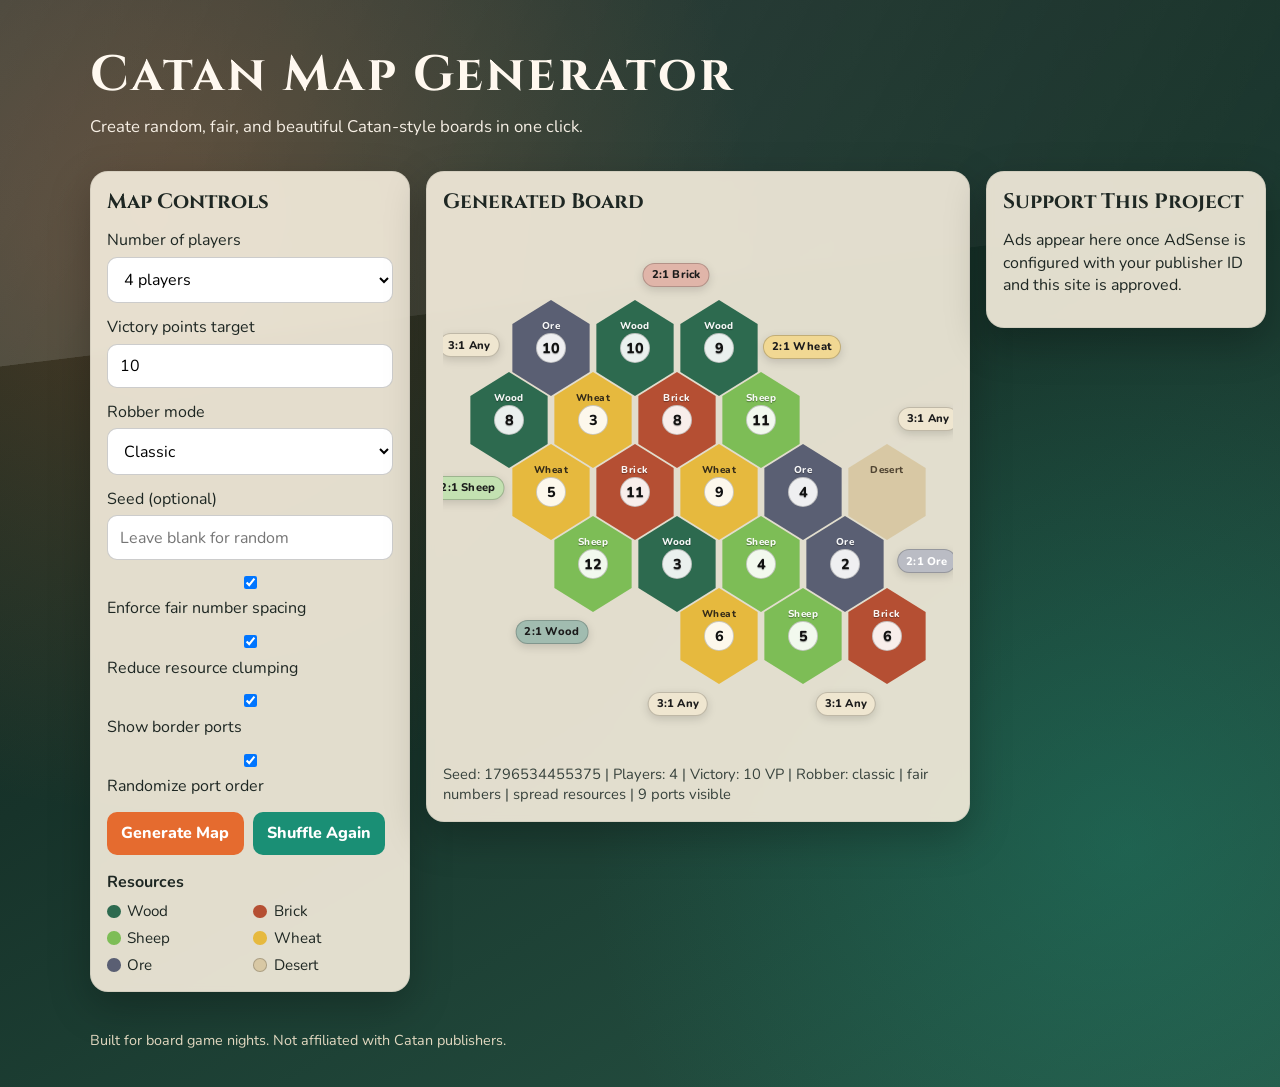
==== index.html @ 15449eeb "Initial commit: Catan map generator Co-Authored-By: Claude Fable 5 <noreply@anthropic.com>" ====
<!doctype html>
<html lang="en">
  <head>
    <meta charset="UTF-8" />
    <meta name="viewport" content="width=device-width, initial-scale=1.0" />
    <title>Catan Map Generator</title>
    <meta
      name="description"
      content="Generate balanced random Catan-style maps in your browser."
    />
    <link rel="preconnect" href="https://fonts.googleapis.com" />
    <link rel="preconnect" href="https://fonts.gstatic.com" crossorigin />
    <link
      href="https://fonts.googleapis.com/css2?family=Cinzel:wght@500;700&family=Nunito:wght@400;600;800&display=swap"
      rel="stylesheet"
    />
    <link rel="stylesheet" href="styles.css?v=20260706a" />
  </head>
  <body>
    <div class="aurora" aria-hidden="true"></div>

    <header class="site-header">
      <h1>Catan Map Generator</h1>
      <p>Create random, fair, and beautiful Catan-style boards in one click.</p>
    </header>

    <main class="layout">
      <section class="panel controls" aria-label="Map controls">
        <h2>Map Controls</h2>

        <div class="control-row">
          <label for="playerCount">Number of players</label>
          <select id="playerCount">
            <option value="2">2 players</option>
            <option value="3">3 players</option>
            <option value="4" selected>4 players</option>
            <option value="5">5 players (extension board)</option>
            <option value="6">6 players (extension board)</option>
          </select>
        </div>

        <div class="control-row">
          <label for="victoryPoints">Victory points target</label>
          <input id="victoryPoints" type="number" min="6" max="20" step="1" value="10" />
        </div>

        <div class="control-row">
          <label for="robberMode">Robber mode</label>
          <select id="robberMode">
            <option value="classic" selected>Classic</option>
            <option value="friendly">Friendly robber (no early steal)</option>
          </select>
        </div>

        <div class="control-row">
          <label for="seedInput">Seed (optional)</label>
          <input
            id="seedInput"
            type="text"
            maxlength="40"
            placeholder="Leave blank for random"
          />
        </div>

        <div class="control-row check-row">
          <input id="fairnessToggle" type="checkbox" checked />
          <label for="fairnessToggle">Enforce fair number spacing</label>
        </div>

        <div class="control-row check-row">
          <input id="resourceBalanceToggle" type="checkbox" checked />
          <label for="resourceBalanceToggle">Reduce resource clumping</label>
        </div>

        <div class="control-row check-row">
          <input id="portsToggle" type="checkbox" checked />
          <label for="portsToggle">Show border ports</label>
        </div>

        <div class="control-row check-row">
          <input id="randomPortsToggle" type="checkbox" checked />
          <label for="randomPortsToggle">Randomize port order</label>
        </div>

        <div class="button-row">
          <button id="generateBtn" type="button">Generate Map</button>
          <button id="shuffleBtn" type="button" class="secondary">
            Shuffle Again
          </button>
        </div>

        <div class="legend">
          <h3>Resources</h3>
          <ul>
            <li><span class="dot wood"></span> Wood</li>
            <li><span class="dot brick"></span> Brick</li>
            <li><span class="dot sheep"></span> Sheep</li>
            <li><span class="dot wheat"></span> Wheat</li>
            <li><span class="dot ore"></span> Ore</li>
            <li><span class="dot desert"></span> Desert</li>
          </ul>
        </div>
      </section>

      <section class="panel board-panel" aria-label="Generated board">
        <h2>Generated Board</h2>
        <div class="board-shell">
          <div id="portRing" class="port-ring" aria-hidden="true"></div>
          <div id="board" class="board" aria-live="polite"></div>
        </div>
        <p id="boardMeta" class="meta"></p>
      </section>

      <aside class="panel ad-panel" aria-label="Advertisement">
        <h2>Support This Project</h2>
        <p>
          Ads appear here once AdSense is configured with your publisher ID and
          this site is approved.
        </p>

        <!--
          Google AdSense placeholder.
          Replace ca-pub-XXXXXXXXXXXXXXXX with your real publisher id.
          Replace data-ad-slot with your ad slot id.
        -->
        <ins
          class="adsbygoogle"
          style="display: block"
          data-ad-client="ca-pub-XXXXXXXXXXXXXXXX"
          data-ad-slot="1234567890"
          data-ad-format="auto"
          data-full-width-responsive="true"
        ></ins>
      </aside>
    </main>

    <footer class="site-footer">
      <p>Built for board game nights. Not affiliated with Catan publishers.</p>
    </footer>

    <!--
      Google AdSense script.
      Keep this enabled in production after replacing your publisher id.
      It can stay commented in development.
    -->
    <script async src="https://pagead2.googlesyndication.com/pagead/js/adsbygoogle.js?client=ca-pub-XXXXXXXXXXXXXXXX" crossorigin="anonymous"></script>
    <script>
      (adsbygoogle = window.adsbygoogle || []).push({});
    </script>

    <script src="script.js?v=20260706a"></script>
  </body>
</html>
---- styles.css ----
:root {
  --bg-deep: #10201b;
  --bg-mid: #17332a;
  --bg-light: #275646;
  --panel: rgba(244, 236, 220, 0.92);
  --ink: #1e2723;
  --accent: #e56b2f;
  --accent-2: #1a8f75;
  --shadow: 0 14px 40px rgba(0, 0, 0, 0.25);

  --wood: #2d6a4f;
  --brick: #b54f33;
  --sheep: #7dbd56;
  --wheat: #e6b93e;
  --ore: #5a5f73;
  --desert: #d8c8a4;
}

* {
  box-sizing: border-box;
}

body {
  margin: 0;
  min-height: 100vh;
  font-family: "Nunito", sans-serif;
  color: var(--ink);
  background:
    radial-gradient(circle at 12% 20%, rgba(229, 107, 47, 0.28) 0, transparent 42%),
    radial-gradient(circle at 88% 78%, rgba(26, 143, 117, 0.35) 0, transparent 38%),
    linear-gradient(150deg, var(--bg-deep), var(--bg-mid) 45%, var(--bg-light));
  position: relative;
  overflow-x: hidden;
}

.aurora {
  position: fixed;
  inset: -10% -10% auto -10%;
  height: 42vh;
  background: linear-gradient(120deg, rgba(255, 255, 255, 0.16), rgba(255, 255, 255, 0));
  transform: skewY(-7deg);
  pointer-events: none;
}

.site-header,
.site-footer {
  width: min(1100px, calc(100% - 2rem));
  margin: 0 auto;
}

.site-header {
  padding: 2.6rem 0 1rem;
  color: #fff8ee;
}

.site-header h1 {
  margin: 0;
  font-family: "Cinzel", serif;
  letter-spacing: 0.05em;
  font-size: clamp(2rem, 5vw, 3.1rem);
}

.site-header p {
  margin-top: 0.45rem;
  font-size: 1.05rem;
  opacity: 0.95;
}

.layout {
  width: min(1100px, calc(100% - 2rem));
  margin: 0 auto;
  display: grid;
  gap: 1rem;
  grid-template-columns: 1fr;
  padding-bottom: 1.5rem;
}

.panel {
  background: var(--panel);
  border: 1px solid rgba(0, 0, 0, 0.07);
  border-radius: 18px;
  box-shadow: var(--shadow);
  padding: 1rem;
  backdrop-filter: blur(4px);
}

.panel h2 {
  margin: 0 0 0.85rem;
  font-family: "Cinzel", serif;
  font-size: 1.3rem;
}

.controls .control-row {
  display: grid;
  gap: 0.35rem;
  margin-bottom: 0.8rem;
}

.controls input[type="text"] {
  width: 100%;
  padding: 0.64rem 0.72rem;
  border-radius: 10px;
  border: 1px solid rgba(0, 0, 0, 0.2);
  font: inherit;
}

.controls input[type="number"],
.controls select {
  width: 100%;
  padding: 0.64rem 0.72rem;
  border-radius: 10px;
  border: 1px solid rgba(0, 0, 0, 0.2);
  font: inherit;
  background: #fff;
}

.check-row {
  display: flex;
  align-items: center;
  gap: 0.5rem;
}

.button-row {
  display: flex;
  gap: 0.55rem;
  margin: 0.9rem 0 1rem;
}

button {
  border: 0;
  border-radius: 10px;
  padding: 0.65rem 0.9rem;
  font: inherit;
  font-weight: 800;
  background: var(--accent);
  color: #fff;
  cursor: pointer;
  transition: transform 120ms ease, filter 120ms ease;
}

button:hover {
  transform: translateY(-1px);
  filter: brightness(1.04);
}

button.secondary {
  background: var(--accent-2);
}

.legend h3 {
  margin: 0 0 0.55rem;
  font-size: 1rem;
}

.legend ul {
  list-style: none;
  margin: 0;
  padding: 0;
  display: grid;
  grid-template-columns: repeat(2, minmax(0, 1fr));
  gap: 0.42rem;
}

.legend li {
  display: flex;
  align-items: center;
  gap: 0.42rem;
  font-size: 0.95rem;
}

.dot {
  width: 0.85rem;
  height: 0.85rem;
  border-radius: 50%;
}

.dot.wood { background: var(--wood); }
.dot.brick { background: var(--brick); }
.dot.sheep { background: var(--sheep); }
.dot.wheat { background: var(--wheat); }
.dot.ore { background: var(--ore); }
.dot.desert { background: var(--desert); border: 1px solid rgba(0, 0, 0, 0.2); }

.board {
  display: block;
  margin-top: 0.3rem;
  position: relative;
  z-index: 2;
}

.board-shell {
  position: relative;
  min-height: 520px;
  display: grid;
  place-items: center;
  margin-top: 0.3rem;
  overflow-x: auto;
  overflow-y: visible;
}

.board-shell.large {
  min-height: 700px;
}

.port-ring {
  position: absolute;
  left: 50%;
  top: 50%;
  transform: translate(-50%, -50%);
  z-index: 3;
  pointer-events: none;
}

.port-tag {
  position: absolute;
  transform: translate(-50%, -50%);
  border-radius: 999px;
  padding: 0.22rem 0.5rem;
  font-size: 0.7rem;
  font-weight: 800;
  letter-spacing: 0.02em;
  border: 1px solid rgba(0, 0, 0, 0.2);
  color: #1c1c1c;
  background: rgba(255, 255, 255, 0.94);
  box-shadow: 0 3px 10px rgba(0, 0, 0, 0.15);
  white-space: nowrap;
  z-index: 5;
}

.port-tag.three {
  background: #efe6d0;
}

.port-tag.wood {
  background: color-mix(in srgb, var(--wood) 45%, white);
}

.port-tag.brick {
  background: color-mix(in srgb, var(--brick) 42%, white);
}

.port-tag.sheep {
  background: color-mix(in srgb, var(--sheep) 46%, white);
}

.port-tag.wheat {
  background: color-mix(in srgb, var(--wheat) 56%, white);
}

.port-tag.ore {
  background: color-mix(in srgb, var(--ore) 42%, white);
  color: #fff;
}

.hex {
  clip-path: polygon(50% 0, 96% 25%, 96% 75%, 50% 100%, 4% 75%, 4% 25%);
  position: absolute;
  display: grid;
  place-items: center;
  color: #fff;
  font-weight: 800;
  text-shadow: 0 1px 1px rgba(0, 0, 0, 0.4);
  animation: settle 420ms ease both;
}

.hex::after {
  content: attr(data-resource);
  position: absolute;
  left: 50%;
  top: 20%;
  transform: translateX(-50%);
  font-size: 0.62rem;
  letter-spacing: 0.05em;
  opacity: 0.95;
}

.hex .token {
  width: 30px;
  height: 30px;
  border-radius: 50%;
  background: rgba(255, 255, 255, 0.9);
  color: #111;
  display: grid;
  place-items: center;
  font-size: 0.9rem;
  border: 1px solid rgba(0, 0, 0, 0.2);
}

.hex.desert .token {
  display: none;
}

.hex.wood { background: var(--wood); }
.hex.brick { background: var(--brick); }
.hex.sheep { background: var(--sheep); }
.hex.wheat { background: var(--wheat); color: #2b2417; text-shadow: none; }
.hex.ore { background: var(--ore); }
.hex.desert { background: var(--desert); color: #4a3f2d; text-shadow: none; }

.meta {
  margin: 0.9rem 0 0;
  font-size: 0.92rem;
  color: #38433d;
  line-height: 1.4;
}

.ad-panel p {
  margin-top: 0;
  margin-bottom: 0.9rem;
  line-height: 1.4;
}

.site-footer {
  color: #f8e9d0;
  padding: 0 0 1.4rem;
  font-size: 0.9rem;
  opacity: 0.9;
}

@keyframes settle {
  from {
    transform: translateY(6px) scale(0.97);
    opacity: 0;
  }
  to {
    transform: translateY(0) scale(1);
    opacity: 1;
  }
}

@media (min-width: 920px) {
  .layout {
    grid-template-columns: 320px 1fr 280px;
    align-items: start;
  }
}

@media (max-width: 420px) {
  .board-shell {
    min-height: 460px;
  }

  .board-shell.large {
    min-height: 620px;
  }

  .hex::after {
    font-size: 0.53rem;
  }

  .hex .token {
    width: 24px;
    height: 24px;
    font-size: 0.78rem;
  }

  .port-tag {
    font-size: 0.66rem;
    padding: 0.24rem 0.45rem;
  }
}
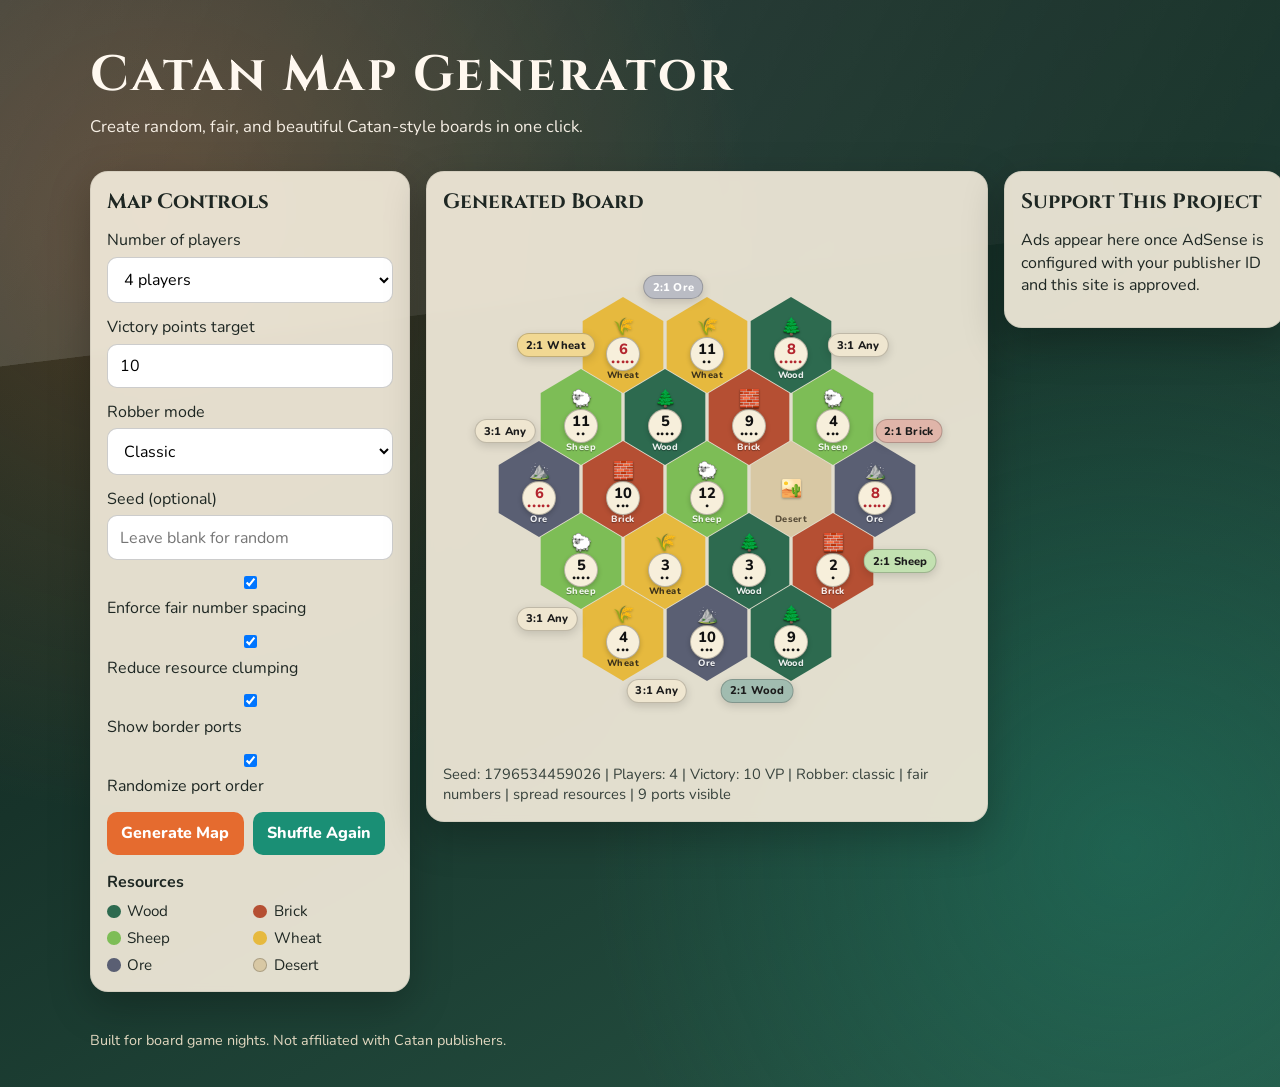
==== commit f6e6f3ee: "Fix board geometry, port placement, and 5/6-player rendering - Center each hex row properly (previou" ====
--- a/index.html
+++ b/index.html
@@ -14,7 +14,7 @@
       href="https://fonts.googleapis.com/css2?family=Cinzel:wght@500;700&family=Nunito:wght@400;600;800&display=swap"
       rel="stylesheet"
     />
-    <link rel="stylesheet" href="styles.css?v=20260706a" />
+    <link rel="stylesheet" href="styles.css?v=20260706b" />
   </head>
   <body>
     <div class="aurora" aria-hidden="true"></div>
@@ -105,8 +105,10 @@
       <section class="panel board-panel" aria-label="Generated board">
         <h2>Generated Board</h2>
         <div class="board-shell">
-          <div id="portRing" class="port-ring" aria-hidden="true"></div>
-          <div id="board" class="board" aria-live="polite"></div>
+          <div id="boardWrap" class="board-wrap">
+            <div id="board" class="board" aria-live="polite"></div>
+            <div id="portRing" class="port-ring" aria-hidden="true"></div>
+          </div>
         </div>
         <p id="boardMeta" class="meta"></p>
       </section>
@@ -140,14 +142,16 @@
 
     <!--
       Google AdSense script.
-      Keep this enabled in production after replacing your publisher id.
-      It can stay commented in development.
-    -->
+      Uncomment and replace ca-pub-XXXXXXXXXXXXXXXX with your real publisher
+      id before deploying. Leaving it enabled with the placeholder id throws
+      console errors on every page load.
+
     <script async src="https://pagead2.googlesyndication.com/pagead/js/adsbygoogle.js?client=ca-pub-XXXXXXXXXXXXXXXX" crossorigin="anonymous"></script>
     <script>
       (adsbygoogle = window.adsbygoogle || []).push({});
     </script>
+    -->
 
-    <script src="script.js?v=20260706a"></script>
+    <script src="script.js?v=20260706b"></script>
   </body>
 </html>
--- a/styles.css
+++ b/styles.css
@@ -181,32 +181,36 @@
 .dot.ore { background: var(--ore); }
 .dot.desert { background: var(--desert); border: 1px solid rgba(0, 0, 0, 0.2); }
 
-.board {
-  display: block;
-  margin-top: 0.3rem;
-  position: relative;
-  z-index: 2;
-}
-
 .board-shell {
-  position: relative;
   min-height: 520px;
-  display: grid;
-  place-items: center;
+  display: flex;
   margin-top: 0.3rem;
   overflow-x: auto;
-  overflow-y: visible;
 }
 
 .board-shell.large {
   min-height: 700px;
 }
 
+/* Auto margins (not place-items) keep the board reachable when it
+   overflows the scroll container, and ports share its coordinate space. */
+.board-wrap {
+  position: relative;
+  margin: auto;
+  flex: none;
+}
+
+.board,
 .port-ring {
   position: absolute;
-  left: 50%;
-  top: 50%;
-  transform: translate(-50%, -50%);
+  inset: 0;
+}
+
+.board {
+  z-index: 2;
+}
+
+.port-ring {
   z-index: 3;
   pointer-events: none;
 }
@@ -253,41 +257,61 @@
 }
 
 .hex {
-  clip-path: polygon(50% 0, 96% 25%, 96% 75%, 50% 100%, 4% 75%, 4% 25%);
+  clip-path: polygon(50% 0, 98% 25%, 98% 75%, 50% 100%, 2% 75%, 2% 25%);
   position: absolute;
-  display: grid;
-  place-items: center;
+  display: flex;
+  flex-direction: column;
+  align-items: center;
+  justify-content: center;
+  gap: 0.1rem;
   color: #fff;
   font-weight: 800;
   text-shadow: 0 1px 1px rgba(0, 0, 0, 0.4);
   animation: settle 420ms ease both;
 }
 
+.hex .icon {
+  font-size: 1.05rem;
+  line-height: 1;
+  filter: drop-shadow(0 1px 1px rgba(0, 0, 0, 0.3));
+}
+
 .hex::after {
   content: attr(data-resource);
   position: absolute;
   left: 50%;
-  top: 20%;
+  bottom: 12%;
   transform: translateX(-50%);
-  font-size: 0.62rem;
+  font-size: 0.58rem;
   letter-spacing: 0.05em;
-  opacity: 0.95;
+  opacity: 0.9;
 }
 
 .hex .token {
-  width: 30px;
-  height: 30px;
+  width: 34px;
+  height: 34px;
   border-radius: 50%;
-  background: rgba(255, 255, 255, 0.9);
+  background: #f7efdb;
   color: #111;
-  display: grid;
-  place-items: center;
-  font-size: 0.9rem;
-  border: 1px solid rgba(0, 0, 0, 0.2);
-}
-
-.hex.desert .token {
-  display: none;
+  display: flex;
+  flex-direction: column;
+  align-items: center;
+  justify-content: center;
+  line-height: 1;
+  font-size: 0.92rem;
+  border: 1px solid rgba(0, 0, 0, 0.25);
+  box-shadow: 0 2px 5px rgba(0, 0, 0, 0.2);
+  text-shadow: none;
+}
+
+.hex .token .pips {
+  font-size: 0.5rem;
+  letter-spacing: 0.08em;
+  margin-top: 1px;
+}
+
+.hex .token.hot {
+  color: #b3262f;
 }
 
 .hex.wood { background: var(--wood); }
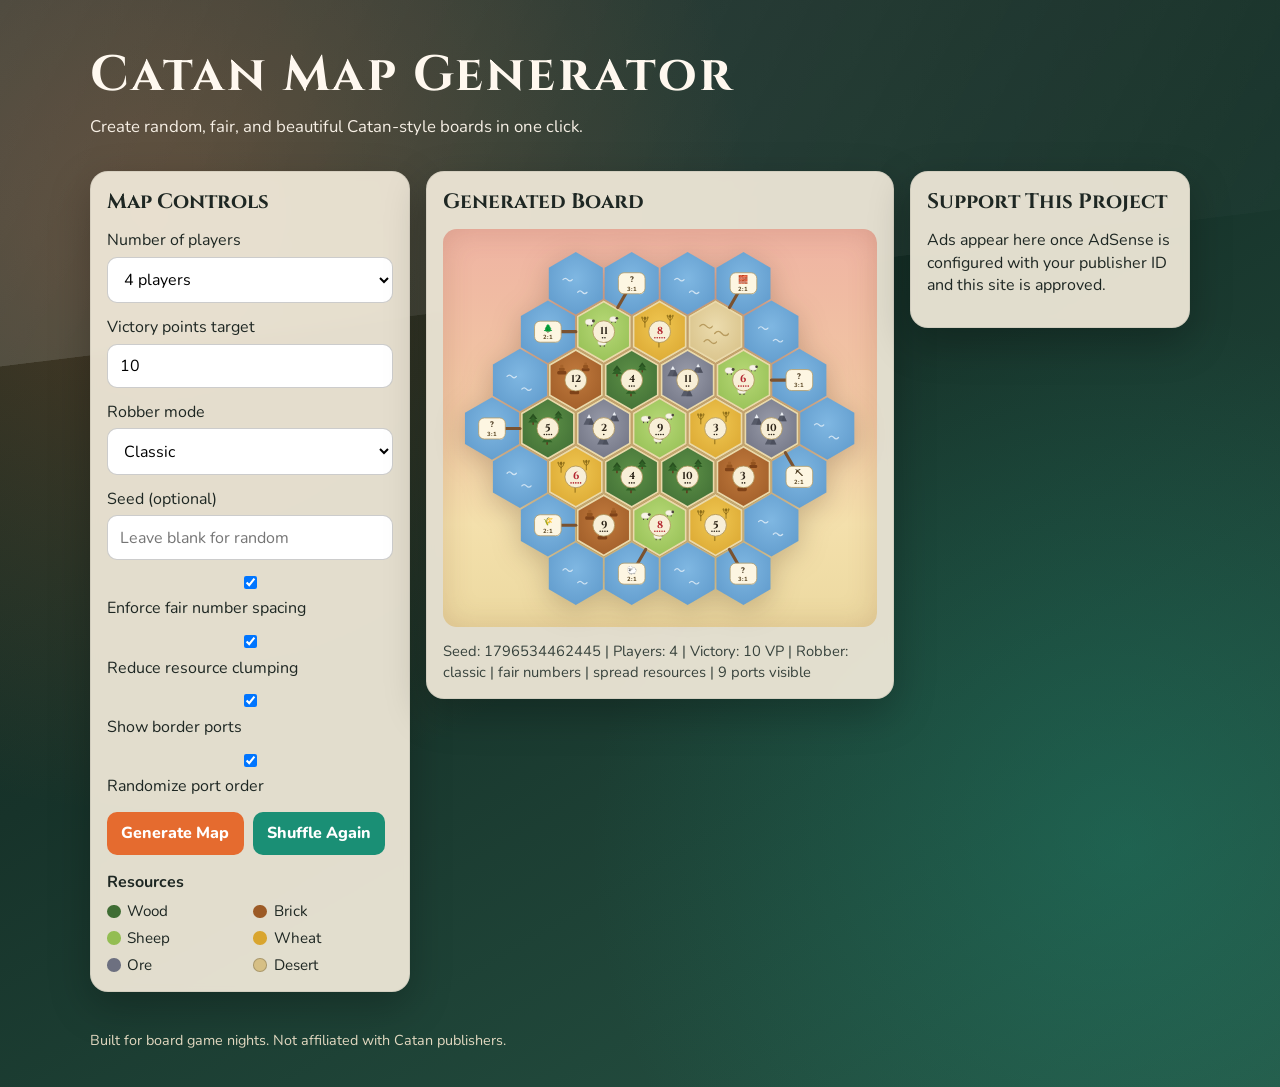
==== commit 0d15635a: "Restyle board as illustrated SVG with sea ring and coastal ports Inspired by generatecatanboard.com'" ====
--- a/index.html
+++ b/index.html
@@ -14,7 +14,7 @@
       href="https://fonts.googleapis.com/css2?family=Cinzel:wght@500;700&family=Nunito:wght@400;600;800&display=swap"
       rel="stylesheet"
     />
-    <link rel="stylesheet" href="styles.css?v=20260706b" />
+    <link rel="stylesheet" href="styles.css?v=20260706c" />
   </head>
   <body>
     <div class="aurora" aria-hidden="true"></div>
@@ -105,10 +105,7 @@
       <section class="panel board-panel" aria-label="Generated board">
         <h2>Generated Board</h2>
         <div class="board-shell">
-          <div id="boardWrap" class="board-wrap">
-            <div id="board" class="board" aria-live="polite"></div>
-            <div id="portRing" class="port-ring" aria-hidden="true"></div>
-          </div>
+          <div id="board" class="board" aria-live="polite"></div>
         </div>
         <p id="boardMeta" class="meta"></p>
       </section>
@@ -152,6 +149,6 @@
     </script>
     -->
 
-    <script src="script.js?v=20260706b"></script>
+    <script src="script.js?v=20260706c"></script>
   </body>
 </html>
--- a/styles.css
+++ b/styles.css
@@ -8,12 +8,12 @@
   --accent-2: #1a8f75;
   --shadow: 0 14px 40px rgba(0, 0, 0, 0.25);
 
-  --wood: #2d6a4f;
-  --brick: #b54f33;
-  --sheep: #7dbd56;
-  --wheat: #e6b93e;
-  --ore: #5a5f73;
-  --desert: #d8c8a4;
+  --wood: #3f6d34;
+  --brick: #9c5a26;
+  --sheep: #93bd52;
+  --wheat: #d9a52f;
+  --ore: #6d7080;
+  --desert: #d6bf85;
 }
 
 * {
@@ -182,144 +182,28 @@
 .dot.desert { background: var(--desert); border: 1px solid rgba(0, 0, 0, 0.2); }
 
 .board-shell {
-  min-height: 520px;
-  display: flex;
+  display: flex;
+  justify-content: center;
   margin-top: 0.3rem;
-  overflow-x: auto;
-}
-
-.board-shell.large {
-  min-height: 700px;
-}
-
-/* Auto margins (not place-items) keep the board reachable when it
-   overflows the scroll container, and ports share its coordinate space. */
-.board-wrap {
-  position: relative;
-  margin: auto;
-  flex: none;
-}
-
-.board,
-.port-ring {
-  position: absolute;
-  inset: 0;
+  padding: 0.9rem;
+  border-radius: 14px;
+  background:
+    linear-gradient(180deg, #efb3a2 0%, #f2c9a4 46%, #f4e0ac 74%, #ecd9a0 100%);
+  box-shadow: inset 0 0 30px rgba(122, 62, 40, 0.18);
 }
 
 .board {
-  z-index: 2;
-}
-
-.port-ring {
-  z-index: 3;
-  pointer-events: none;
-}
-
-.port-tag {
-  position: absolute;
-  transform: translate(-50%, -50%);
-  border-radius: 999px;
-  padding: 0.22rem 0.5rem;
-  font-size: 0.7rem;
-  font-weight: 800;
-  letter-spacing: 0.02em;
-  border: 1px solid rgba(0, 0, 0, 0.2);
-  color: #1c1c1c;
-  background: rgba(255, 255, 255, 0.94);
-  box-shadow: 0 3px 10px rgba(0, 0, 0, 0.15);
-  white-space: nowrap;
-  z-index: 5;
-}
-
-.port-tag.three {
-  background: #efe6d0;
-}
-
-.port-tag.wood {
-  background: color-mix(in srgb, var(--wood) 45%, white);
-}
-
-.port-tag.brick {
-  background: color-mix(in srgb, var(--brick) 42%, white);
-}
-
-.port-tag.sheep {
-  background: color-mix(in srgb, var(--sheep) 46%, white);
-}
-
-.port-tag.wheat {
-  background: color-mix(in srgb, var(--wheat) 56%, white);
-}
-
-.port-tag.ore {
-  background: color-mix(in srgb, var(--ore) 42%, white);
-  color: #fff;
-}
-
-.hex {
-  clip-path: polygon(50% 0, 98% 25%, 98% 75%, 50% 100%, 2% 75%, 2% 25%);
-  position: absolute;
-  display: flex;
-  flex-direction: column;
-  align-items: center;
-  justify-content: center;
-  gap: 0.1rem;
-  color: #fff;
-  font-weight: 800;
-  text-shadow: 0 1px 1px rgba(0, 0, 0, 0.4);
+  width: 100%;
+  max-width: 680px;
+}
+
+.board svg {
+  display: block;
+  width: 100%;
+  height: auto;
   animation: settle 420ms ease both;
-}
-
-.hex .icon {
-  font-size: 1.05rem;
-  line-height: 1;
-  filter: drop-shadow(0 1px 1px rgba(0, 0, 0, 0.3));
-}
-
-.hex::after {
-  content: attr(data-resource);
-  position: absolute;
-  left: 50%;
-  bottom: 12%;
-  transform: translateX(-50%);
-  font-size: 0.58rem;
-  letter-spacing: 0.05em;
-  opacity: 0.9;
-}
-
-.hex .token {
-  width: 34px;
-  height: 34px;
-  border-radius: 50%;
-  background: #f7efdb;
-  color: #111;
-  display: flex;
-  flex-direction: column;
-  align-items: center;
-  justify-content: center;
-  line-height: 1;
-  font-size: 0.92rem;
-  border: 1px solid rgba(0, 0, 0, 0.25);
-  box-shadow: 0 2px 5px rgba(0, 0, 0, 0.2);
-  text-shadow: none;
-}
-
-.hex .token .pips {
-  font-size: 0.5rem;
-  letter-spacing: 0.08em;
-  margin-top: 1px;
-}
-
-.hex .token.hot {
-  color: #b3262f;
-}
-
-.hex.wood { background: var(--wood); }
-.hex.brick { background: var(--brick); }
-.hex.sheep { background: var(--sheep); }
-.hex.wheat { background: var(--wheat); color: #2b2417; text-shadow: none; }
-.hex.ore { background: var(--ore); }
-.hex.desert { background: var(--desert); color: #4a3f2d; text-shadow: none; }
+  filter: drop-shadow(0 6px 14px rgba(60, 32, 12, 0.25));
+}
 
 .meta {
   margin: 0.9rem 0 0;
@@ -361,25 +245,6 @@
 
 @media (max-width: 420px) {
   .board-shell {
-    min-height: 460px;
-  }
-
-  .board-shell.large {
-    min-height: 620px;
-  }
-
-  .hex::after {
-    font-size: 0.53rem;
-  }
-
-  .hex .token {
-    width: 24px;
-    height: 24px;
-    font-size: 0.78rem;
-  }
-
-  .port-tag {
-    font-size: 0.66rem;
-    padding: 0.24rem 0.45rem;
-  }
-}
+    padding: 0.5rem;
+  }
+}
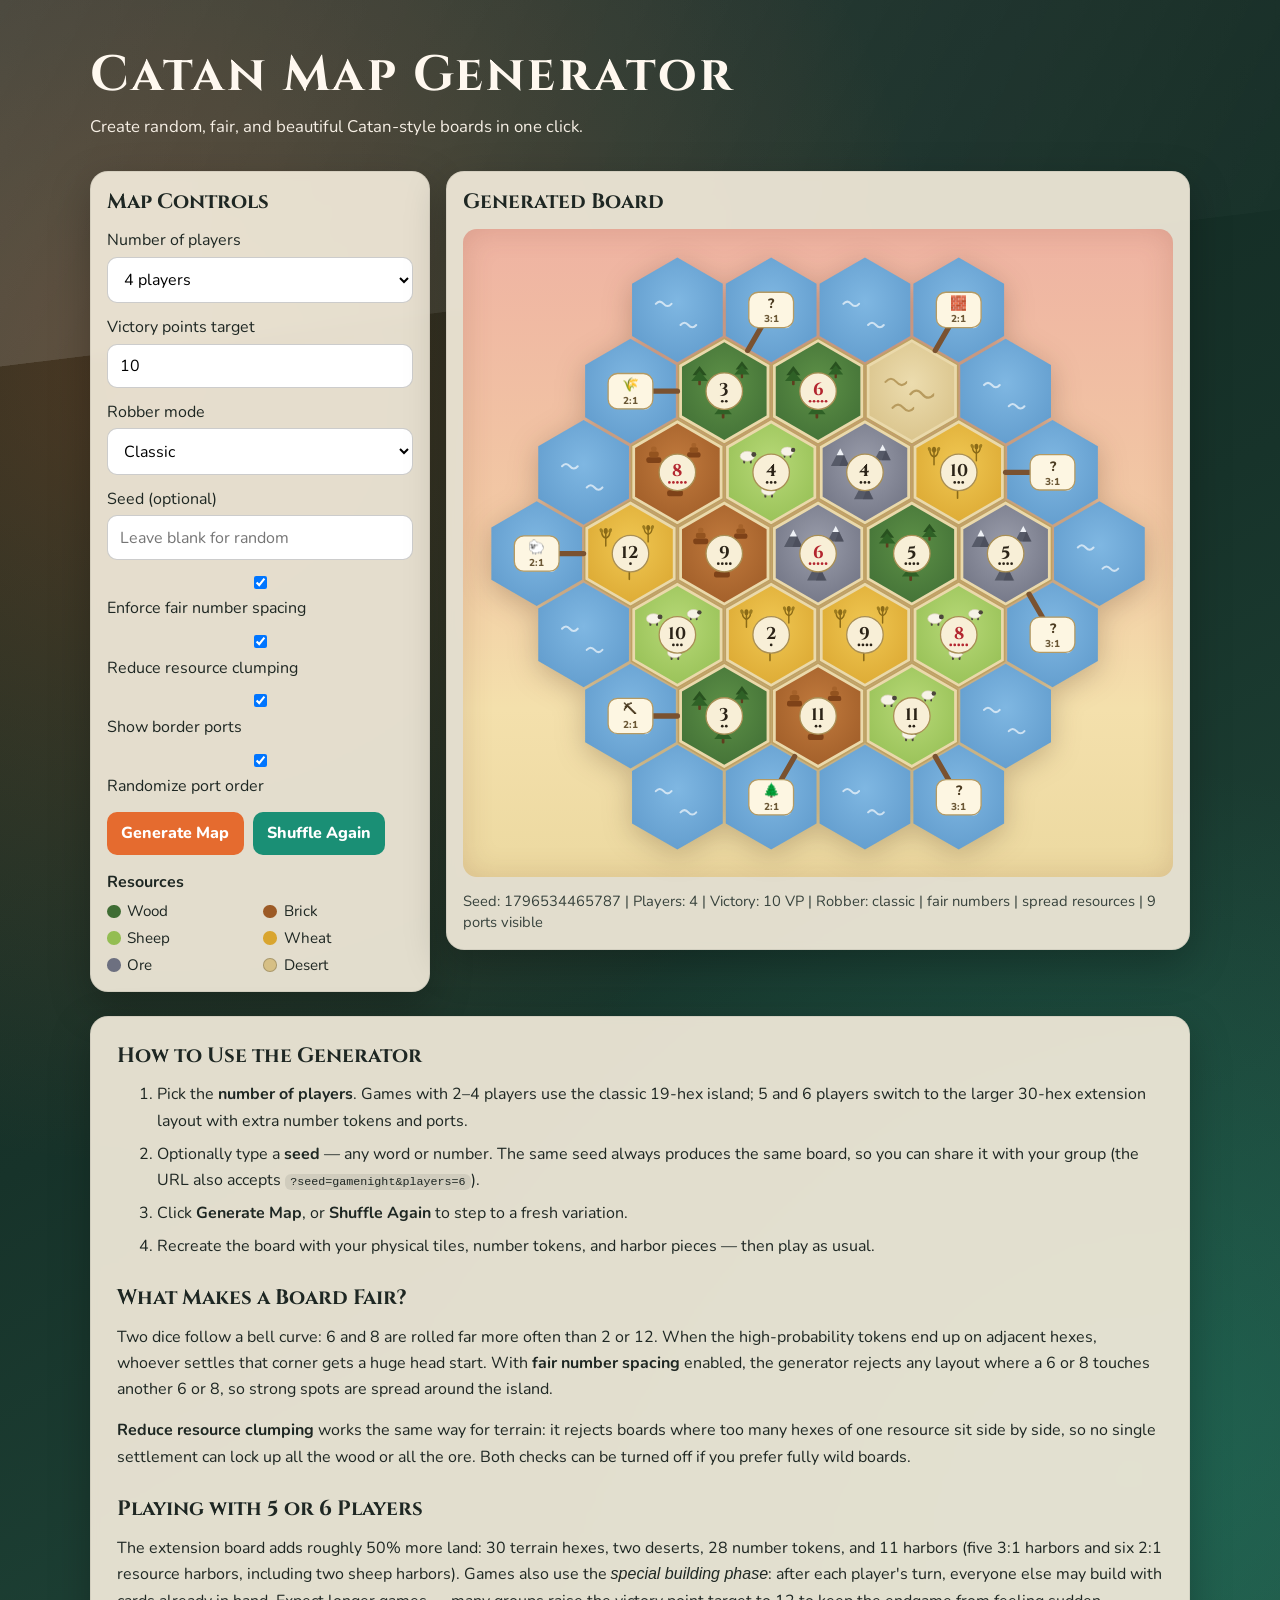
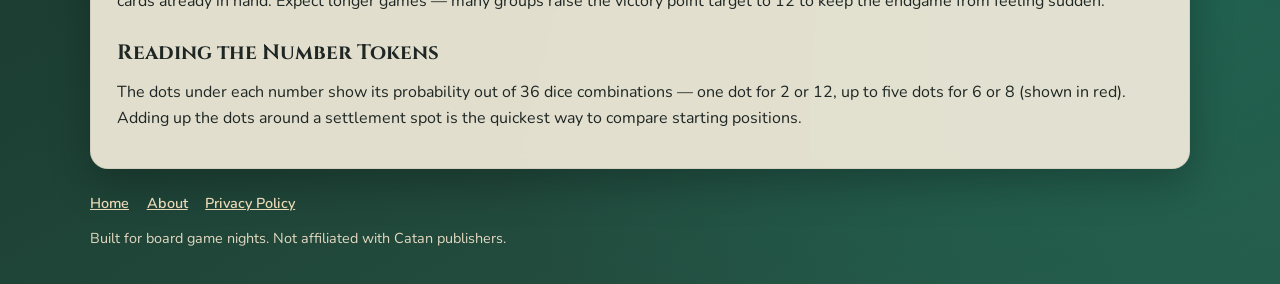
==== commit 694a1c8f: "Prepare site for AdSense review - Enable AdSense script with real publisher id on all pages - Add ad" ====
--- a/index.html
+++ b/index.html
@@ -14,7 +14,12 @@
       href="https://fonts.googleapis.com/css2?family=Cinzel:wght@500;700&family=Nunito:wght@400;600;800&display=swap"
       rel="stylesheet"
     />
-    <link rel="stylesheet" href="styles.css?v=20260706c" />
+    <link rel="stylesheet" href="styles.css?v=20260706d" />
+    <script
+      async
+      src="https://pagead2.googlesyndication.com/pagead/js/adsbygoogle.js?client=ca-pub-7222025310513192"
+      crossorigin="anonymous"
+    ></script>
   </head>
   <body>
     <div class="aurora" aria-hidden="true"></div>
@@ -110,44 +115,57 @@
         <p id="boardMeta" class="meta"></p>
       </section>
 
-      <aside class="panel ad-panel" aria-label="Advertisement">
-        <h2>Support This Project</h2>
+    </main>
+
+    <section class="content-wrap" aria-label="Guides">
+      <div class="panel content-panel">
+        <h2>How to Use the Generator</h2>
+        <ol>
+          <li>Pick the <strong>number of players</strong>. Games with 2&ndash;4 players use the classic 19-hex island; 5 and 6 players switch to the larger 30-hex extension layout with extra number tokens and ports.</li>
+          <li>Optionally type a <strong>seed</strong> &mdash; any word or number. The same seed always produces the same board, so you can share it with your group (the URL also accepts <code>?seed=gamenight&amp;players=6</code>).</li>
+          <li>Click <strong>Generate Map</strong>, or <strong>Shuffle Again</strong> to step to a fresh variation.</li>
+          <li>Recreate the board with your physical tiles, number tokens, and harbor pieces &mdash; then play as usual.</li>
+        </ol>
+
+        <h2>What Makes a Board Fair?</h2>
         <p>
-          Ads appear here once AdSense is configured with your publisher ID and
-          this site is approved.
+          Two dice follow a bell curve: 6 and 8 are rolled far more often than 2 or 12. When the
+          high-probability tokens end up on adjacent hexes, whoever settles that corner gets a huge
+          head start. With <strong>fair number spacing</strong> enabled, the generator rejects any
+          layout where a 6 or 8 touches another 6 or 8, so strong spots are spread around the island.
+        </p>
+        <p>
+          <strong>Reduce resource clumping</strong> works the same way for terrain: it rejects boards
+          where too many hexes of one resource sit side by side, so no single settlement can lock up
+          all the wood or all the ore. Both checks can be turned off if you prefer fully wild boards.
         </p>
 
-        <!--
-          Google AdSense placeholder.
-          Replace ca-pub-XXXXXXXXXXXXXXXX with your real publisher id.
-          Replace data-ad-slot with your ad slot id.
-        -->
-        <ins
-          class="adsbygoogle"
-          style="display: block"
-          data-ad-client="ca-pub-XXXXXXXXXXXXXXXX"
-          data-ad-slot="1234567890"
-          data-ad-format="auto"
-          data-full-width-responsive="true"
-        ></ins>
-      </aside>
-    </main>
+        <h2>Playing with 5 or 6 Players</h2>
+        <p>
+          The extension board adds roughly 50% more land: 30 terrain hexes, two deserts, 28 number
+          tokens, and 11 harbors (five 3:1 harbors and six 2:1 resource harbors, including two sheep
+          harbors). Games also use the <em>special building phase</em>: after each player's turn,
+          everyone else may build with cards already in hand. Expect longer games &mdash; many groups
+          raise the victory point target to 12 to keep the endgame from feeling sudden.
+        </p>
+
+        <h2>Reading the Number Tokens</h2>
+        <p>
+          The dots under each number show its probability out of 36 dice combinations &mdash; one dot
+          for 2 or 12, up to five dots for 6 or 8 (shown in red). Adding up the dots around a
+          settlement spot is the quickest way to compare starting positions.
+        </p>
+      </div>
+    </section>
 
     <footer class="site-footer">
+      <nav class="footer-nav">
+        <a href="/">Home</a>
+        <a href="/about">About</a>
+        <a href="/privacy">Privacy Policy</a>
+      </nav>
       <p>Built for board game nights. Not affiliated with Catan publishers.</p>
     </footer>
-
-    <!--
-      Google AdSense script.
-      Uncomment and replace ca-pub-XXXXXXXXXXXXXXXX with your real publisher
-      id before deploying. Leaving it enabled with the placeholder id throws
-      console errors on every page load.
-
-    <script async src="https://pagead2.googlesyndication.com/pagead/js/adsbygoogle.js?client=ca-pub-XXXXXXXXXXXXXXXX" crossorigin="anonymous"></script>
-    <script>
-      (adsbygoogle = window.adsbygoogle || []).push({});
-    </script>
-    -->
 
     <script src="script.js?v=20260706c"></script>
   </body>
--- a/styles.css
+++ b/styles.css
@@ -212,10 +212,39 @@
   line-height: 1.4;
 }
 
-.ad-panel p {
+.content-wrap {
+  width: min(1100px, calc(100% - 2rem));
+  margin: 0 auto 1.5rem;
+}
+
+.content-panel {
+  padding: 1.4rem 1.6rem;
+  line-height: 1.65;
+}
+
+.content-panel h2 {
+  margin: 1.4rem 0 0.5rem;
+}
+
+.content-panel h2:first-child {
   margin-top: 0;
-  margin-bottom: 0.9rem;
-  line-height: 1.4;
+}
+
+.content-panel p,
+.content-panel ol,
+.content-panel ul {
+  margin: 0 0 0.9rem;
+}
+
+.content-panel li {
+  margin-bottom: 0.4rem;
+}
+
+.content-panel code {
+  background: rgba(0, 0, 0, 0.08);
+  border-radius: 6px;
+  padding: 0.08rem 0.35rem;
+  font-size: 0.9em;
 }
 
 .site-footer {
@@ -225,6 +254,17 @@
   opacity: 0.9;
 }
 
+.footer-nav {
+  display: flex;
+  gap: 1.1rem;
+  margin-bottom: 0.5rem;
+}
+
+.footer-nav a {
+  color: #ffe9c4;
+  font-weight: 600;
+}
+
 @keyframes settle {
   from {
     transform: translateY(6px) scale(0.97);
@@ -238,7 +278,7 @@
 
 @media (min-width: 920px) {
   .layout {
-    grid-template-columns: 320px 1fr 280px;
+    grid-template-columns: 340px 1fr;
     align-items: start;
   }
 }
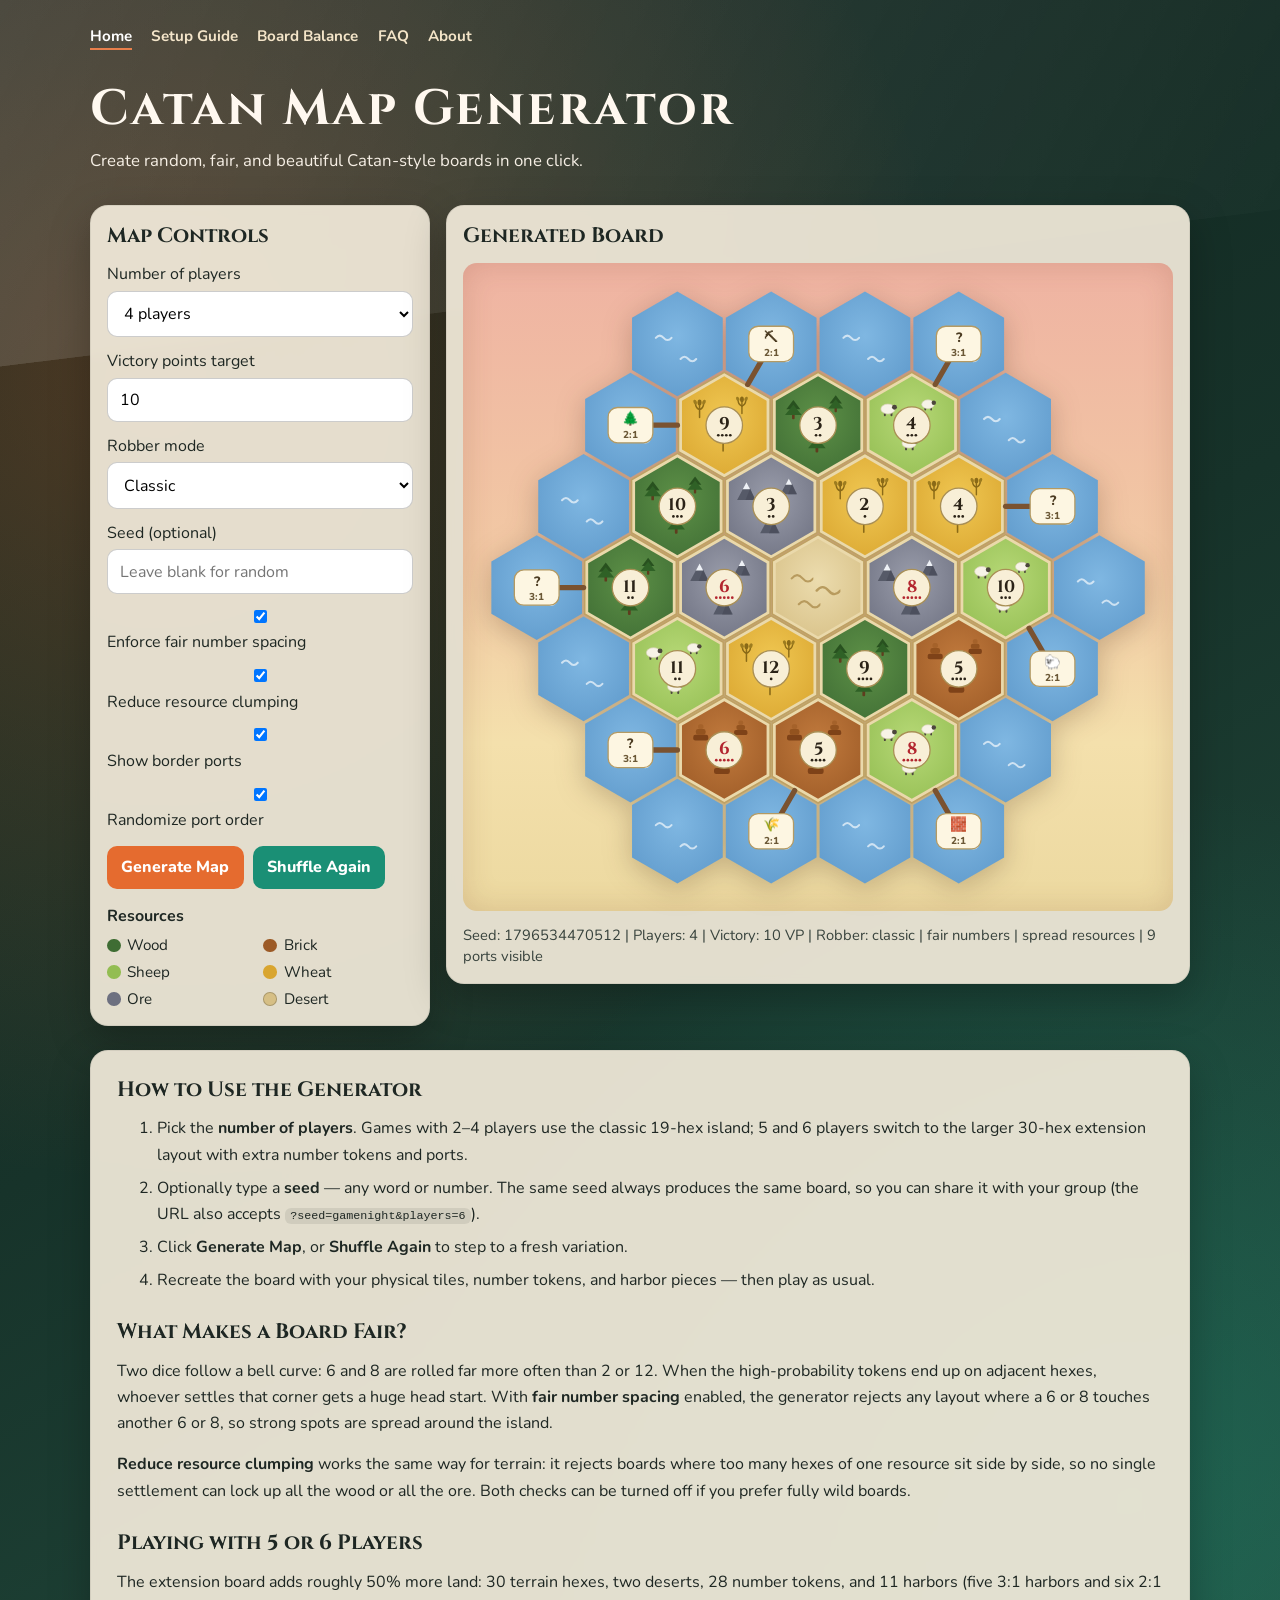
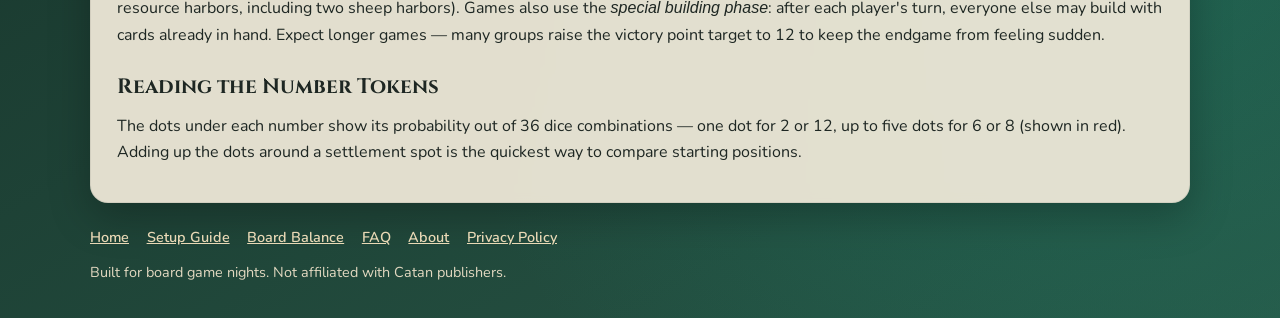
==== commit c025c8b9: "Add guide content, site navigation, and sitemap for AdSense re-review The review came back 'no publi" ====
--- a/index.html
+++ b/index.html
@@ -14,7 +14,7 @@
       href="https://fonts.googleapis.com/css2?family=Cinzel:wght@500;700&family=Nunito:wght@400;600;800&display=swap"
       rel="stylesheet"
     />
-    <link rel="stylesheet" href="styles.css?v=20260706d" />
+    <link rel="stylesheet" href="styles.css?v=20260706e" />
     <script
       async
       src="https://pagead2.googlesyndication.com/pagead/js/adsbygoogle.js?client=ca-pub-7222025310513192"
@@ -25,6 +25,13 @@
     <div class="aurora" aria-hidden="true"></div>
 
     <header class="site-header">
+      <nav class="site-nav" aria-label="Main">
+        <a href="/" aria-current="page">Home</a>
+        <a href="/guide">Setup Guide</a>
+        <a href="/balance">Board Balance</a>
+        <a href="/faq">FAQ</a>
+        <a href="/about">About</a>
+      </nav>
       <h1>Catan Map Generator</h1>
       <p>Create random, fair, and beautiful Catan-style boards in one click.</p>
     </header>
@@ -161,6 +168,9 @@
     <footer class="site-footer">
       <nav class="footer-nav">
         <a href="/">Home</a>
+        <a href="/guide">Setup Guide</a>
+        <a href="/balance">Board Balance</a>
+        <a href="/faq">FAQ</a>
         <a href="/about">About</a>
         <a href="/privacy">Privacy Policy</a>
       </nav>
--- a/styles.css
+++ b/styles.css
@@ -49,8 +49,33 @@
 }
 
 .site-header {
-  padding: 2.6rem 0 1rem;
+  padding: 1.6rem 0 1rem;
   color: #fff8ee;
+}
+
+.site-nav {
+  display: flex;
+  flex-wrap: wrap;
+  gap: 0.3rem 1.2rem;
+  margin-bottom: 1.6rem;
+  font-weight: 700;
+  font-size: 0.95rem;
+}
+
+.site-nav a {
+  color: #f3e2c2;
+  text-decoration: none;
+  border-bottom: 2px solid transparent;
+  padding-bottom: 0.15rem;
+}
+
+.site-nav a:hover {
+  color: #ffffff;
+}
+
+.site-nav a[aria-current="page"] {
+  color: #ffffff;
+  border-bottom-color: var(--accent);
 }
 
 .site-header h1 {
